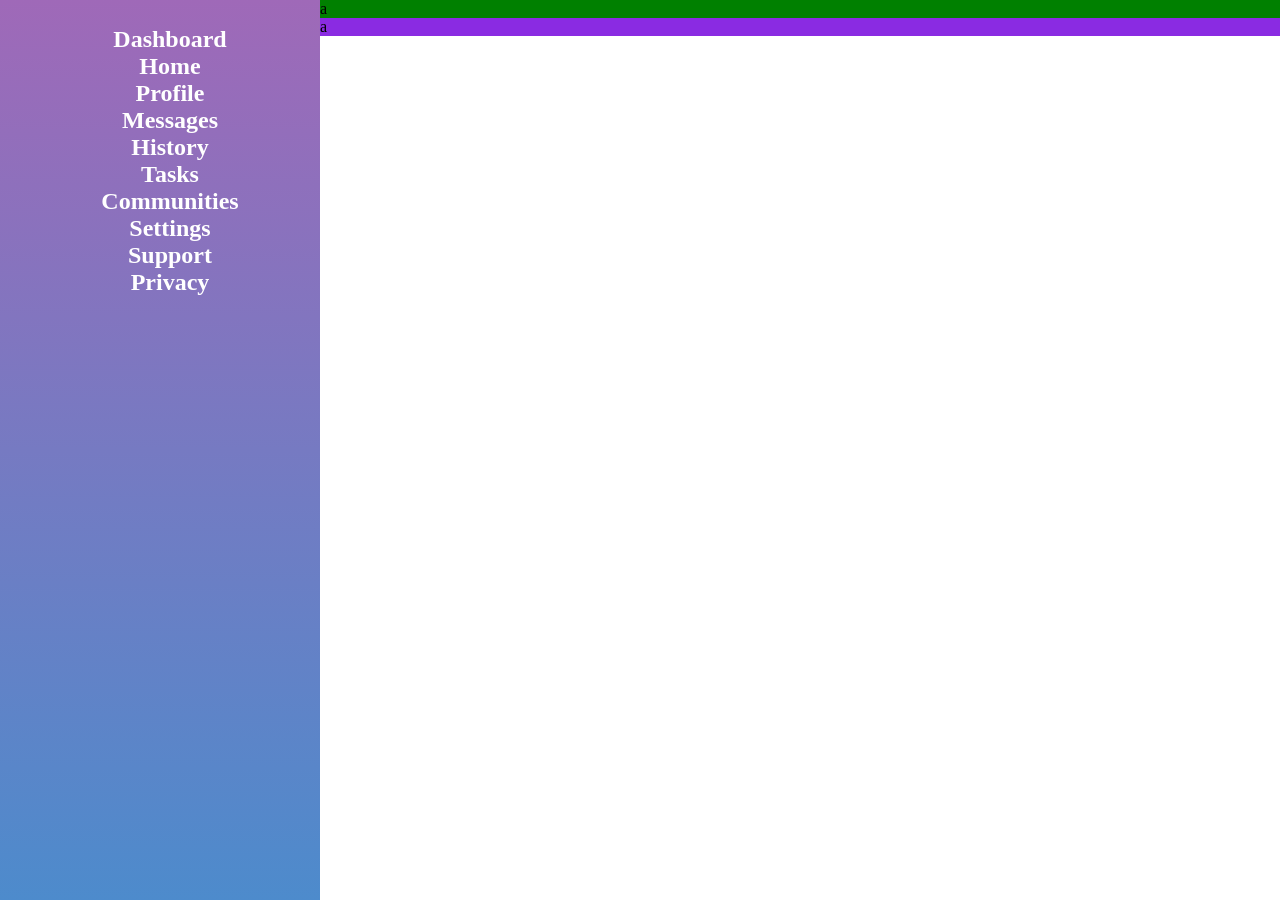
==== 003_html&css/LAB4/index.html @ 02a3d906 "start dashboard task" ====
<!DOCTYPE html>
<html lang="en">
<head>
    <meta charset="UTF-8">
    <meta name="viewport" content="width=device-width, initial-scale=1.0">
    <title>Dashboard</title>
    <link rel="stylesheet" href="index.css">
    <style>
        a{
            text-decoration: none;
            color: white;
        }
        aside{
            padding: 26px 40px;
        }
        .logo{
            display: flex;
            justify-content: center;
            align-items: center;
            gap: 20px;
            font-weight: bold; 
            font-size: 24px;
            
            
        }
    </style>
</head>
<body>
    <aside>
        <div class="logo">
        <a href="#"><img src="day 4 task icons/Logo.svg" alt=""></a>
        <a href="#">Dashboard</a>
    </div>
    <div class="logo">
        <a href="#"><img src="day 4 task icons/icon-home.svg" alt=""></a>
        <a href="#">Home</a>
    </div>
    <div class="logo">
        <a href="#"><img src="day 4 task icons/icon-home.svg" alt=""></a>
        <a href="#">Profile</a>
    </div>
    <div class="logo">
        <a href="#"><img src="day 4 task icons/icon-home.svg" alt=""></a>
        <a href="#">Messages</a>
    </div>
    <div class="logo">
        <a href="#"><img src="day 4 task icons/icon-home.svg" alt=""></a>
        <a href="#">History</a>
    </div>
    <div class="logo">
        <a href="#"><img src="day 4 task icons/icon-home.svg" alt=""></a>
        <a href="#">Tasks</a>
    </div>
    <div class="logo">
        <a href="#"><img src="day 4 task icons/icon-home.svg" alt=""></a>
        <a href="#">Communities</a>
    </div>
    <div class="logo">
        <a href="#"><img src="day 4 task icons/icon-home.svg" alt=""></a>
        <a href="#">Settings</a>
    </div>
    <div class="logo">
        <a href="#"><img src="day 4 task icons/icon-home.svg" alt=""></a>
        <a href="#">Support</a>
    </div>
    <div class="logo">
        <a href="#"><img src="day 4 task icons/icon-home.svg" alt=""></a>
        <a href="#">Privacy</a>
    </div>
</aside>
    
    <div>
        <header>a</header>
        <main>a</main>
    </div>
    
</body>
</html>
---- 003_html&css/LAB4/index.css ----
* {
    padding: 0; 
    margin: 0;
    box-sizing: border-box;
}
body{
    display: grid;
    grid-template-columns: 1fr 3fr;
    
}

aside {
    background:linear-gradient(to bottom,#9F69B8,#4D8BCC);
    height: 100vh;
    
}

main{
    background-color: blueviolet;
}
header{
    background-color: green;
}
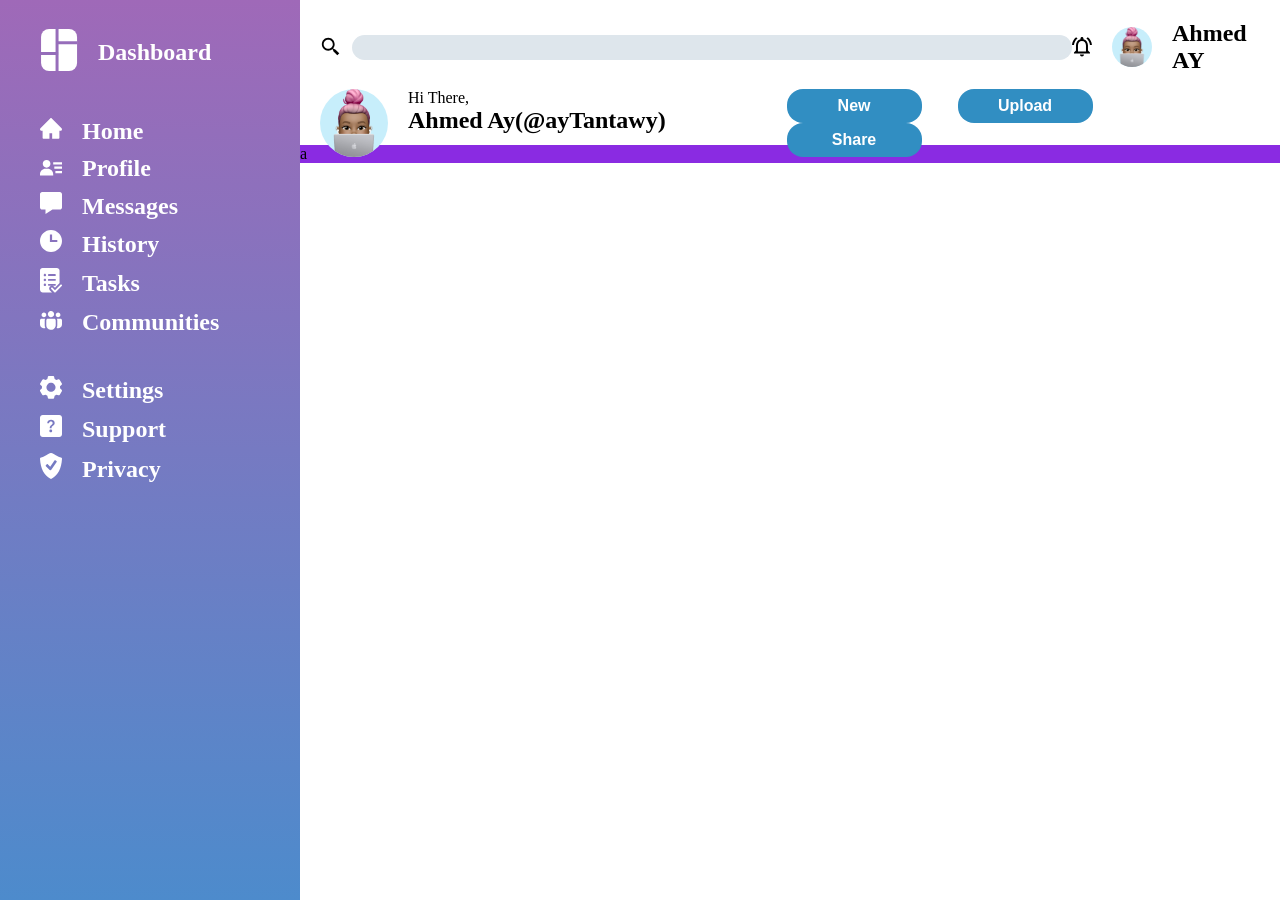
==== commit 01a7b5c6: "done the header section of dashboard" ====
--- a/003_html&css/LAB4/index.html
+++ b/003_html&css/LAB4/index.html
@@ -1,78 +1,89 @@
-<!DOCTYPE html>
+<!doctype html>
 <html lang="en">
-<head>
-    <meta charset="UTF-8">
-    <meta name="viewport" content="width=device-width, initial-scale=1.0">
+  <head>
+    <meta charset="UTF-8" />
+    <meta name="viewport" content="width=device-width, initial-scale=1.0" />
     <title>Dashboard</title>
-    <link rel="stylesheet" href="index.css">
-    <style>
-        a{
-            text-decoration: none;
-            color: white;
-        }
-        aside{
-            padding: 26px 40px;
-        }
-        .logo{
-            display: flex;
-            justify-content: center;
-            align-items: center;
-            gap: 20px;
-            font-weight: bold; 
-            font-size: 24px;
-            
-            
-        }
-    </style>
-</head>
-<body>
+    <link rel="stylesheet" href="index.css" />
+    
+  </head>
+  <body>
     <aside>
-        <div class="logo">
-        <a href="#"><img src="day 4 task icons/Logo.svg" alt=""></a>
+      <div class="logo">
+        <a href="#"><img src="icons/Logo.svg" alt="" /></a>
         <a href="#">Dashboard</a>
+      </div>
+      <ul>
+        <li class="logo">
+          <a href="#"><img src="icons/icon-home.svg" alt="" /></a>
+          <a href="#">Home</a>
+        </li>
+        <li class="logo">
+          <a href="#"><img src="icons/logo-usr.svg" alt="" /></a>
+          <a href="#">Profile</a>
+        </li>
+        <li class="logo">
+          <a href="#"><img src="icons/icon-msg.svg" alt="" /></a>
+          <a href="#">Messages</a>
+        </li>
+        <li class="logo">
+          <a href="#"><img src="icons/icon-history.svg" alt="" /></a>
+          <a href="#">History</a>
+        </li>
+        <li class="logo">
+          <a href="#"><img src="icons/icon-tasks.svg" alt="" /></a>
+          <a href="#">Tasks</a>
+        </li>
+        <li class="logo">
+          <a href="#"><img src="icons/icon-communities.svg" alt="" /></a>
+          <a href="#">Communities</a>
+        </li>
+      </ul>
+      <ul>
+        <li class="logo">
+          <a href="#"><img src="icons/icon-setting.svg" alt="" /></a>
+          <a href="#">Settings</a>
+        </li>
+        <li class="logo">
+          <a href="#"><img src="icons/icon-support.svg" alt="" /></a>
+          <a href="#">Support</a>
+        </li>
+        <li class="logo">
+          <a href="#"><img src="icons/icon-privacy.svg" alt="" /></a>
+          <a href="#">Privacy</a>
+        </li>
+      </ul>
+    </aside>
+
+    <div>
+      <header>
+        <div class="header-line1">
+          <div class="search">
+            <img src="icons/icon-search.svg" alt="search icon" />
+            <input type="text" />
+          </div>
+          <div class="notifi">
+            <img src="icons/Vector.svg" alt="notification" />
+            <img src="icons/logo-usr-mini.svg" alt="usr-img" />
+            <h2>Ahmed AY</h2>
+          </div>
+        </div>
+        <div class="header-line2">
+          <div class="usr-data">
+            <img src="icons/logo-usr-main.svg" alt="usr-img" />
+            <div class="intro">
+              <p>Hi There,</p>
+              <h2>Ahmed Ay(@ayTantawy)</h2>
+            </div>
+          </div>
+          <div class="buttons">
+            <button class="header-buttons">New</button>
+            <button class="header-buttons">Upload</button>
+            <button class="header-buttons">Share</button>
+          </div>
+        </div>
+      </header>
+      <main>a</main>
     </div>
-    <div class="logo">
-        <a href="#"><img src="day 4 task icons/icon-home.svg" alt=""></a>
-        <a href="#">Home</a>
-    </div>
-    <div class="logo">
-        <a href="#"><img src="day 4 task icons/icon-home.svg" alt=""></a>
-        <a href="#">Profile</a>
-    </div>
-    <div class="logo">
-        <a href="#"><img src="day 4 task icons/icon-home.svg" alt=""></a>
-        <a href="#">Messages</a>
-    </div>
-    <div class="logo">
-        <a href="#"><img src="day 4 task icons/icon-home.svg" alt=""></a>
-        <a href="#">History</a>
-    </div>
-    <div class="logo">
-        <a href="#"><img src="day 4 task icons/icon-home.svg" alt=""></a>
-        <a href="#">Tasks</a>
-    </div>
-    <div class="logo">
-        <a href="#"><img src="day 4 task icons/icon-home.svg" alt=""></a>
-        <a href="#">Communities</a>
-    </div>
-    <div class="logo">
-        <a href="#"><img src="day 4 task icons/icon-home.svg" alt=""></a>
-        <a href="#">Settings</a>
-    </div>
-    <div class="logo">
-        <a href="#"><img src="day 4 task icons/icon-home.svg" alt=""></a>
-        <a href="#">Support</a>
-    </div>
-    <div class="logo">
-        <a href="#"><img src="day 4 task icons/icon-home.svg" alt=""></a>
-        <a href="#">Privacy</a>
-    </div>
-</aside>
-    
-    <div>
-        <header>a</header>
-        <main>a</main>
-    </div>
-    
-</body>
-</html>+  </body>
+</html>
--- a/003_html&css/LAB4/index.css
+++ b/003_html&css/LAB4/index.css
@@ -1,23 +1,100 @@
 * {
-    padding: 0; 
-    margin: 0;
-    box-sizing: border-box;
+  padding: 0;
+  margin: 0;
+  box-sizing: border-box;
 }
-body{
-    display: grid;
-    grid-template-columns: 1fr 3fr;
-    
+a {
+  text-decoration: none;
+  color: white;
+}
+body {
+  display: grid;
+  grid-template-columns: minmax(150px, 300px) 1fr;
 }
 
 aside {
-    background:linear-gradient(to bottom,#9F69B8,#4D8BCC);
-    height: 100vh;
-    
+  background: linear-gradient(to bottom, #9f69b8, #4d8bcc);
+  height: 100vh;
+  /* grid-column: 1/2; */
+  padding: 26px 40px;
 }
 
-main{
-    background-color: blueviolet;
+main {
+  background-color: blueviolet;
 }
-header{
-    background-color: green;
-}+header {
+  background-color: white;
+  grid-column: 2/3;
+  height: 145px;
+}
+
+.logo {
+  display: flex;
+  align-items: center;
+  gap: 20px;
+  font-weight: bold;
+  font-size: 24px;
+}
+ul {
+  list-style: none;
+  margin-top: 40px;
+}
+li:not(:last-child) {
+  margin-bottom: 10px;
+}
+header {
+        display: flex;
+        align-items: center;
+        /* flex-wrap: wrap; */
+        padding: 20px;
+        flex-direction: column;
+        gap: 15px;
+      }
+      .notifi,
+      .search {
+        display: flex;
+        align-items: center;
+        justify-content: center;
+      }
+      .notifi {
+        gap: 20px;
+      }
+      .search {
+        gap: 10px;
+      }
+      input {
+        width: 720px;
+        border-radius: 16px;
+        height: 25px;
+        border: none;
+        background-color: #dee6ec;
+        padding: 0px 8px;
+      }
+      .header-line1,.header-line2 {
+        display: flex;
+        justify-content: space-between;
+        align-items: space-between;
+        width: 100%;
+      }
+      .usr-data {
+        display: flex;
+        gap: 20px;
+        width: 50%;
+      }
+      .buttons button {
+        width: 135px;
+        height: 35;
+        background-color: #318EC2;
+        color: white;
+        padding: 8px 0;
+        text-align: center;
+        border: none;
+        border-radius: 16px;
+        font-size: 16px;
+        font-weight: bold;
+      }
+      .buttons button:not(:last-child){
+        margin-right: 32px;
+      }
+
+
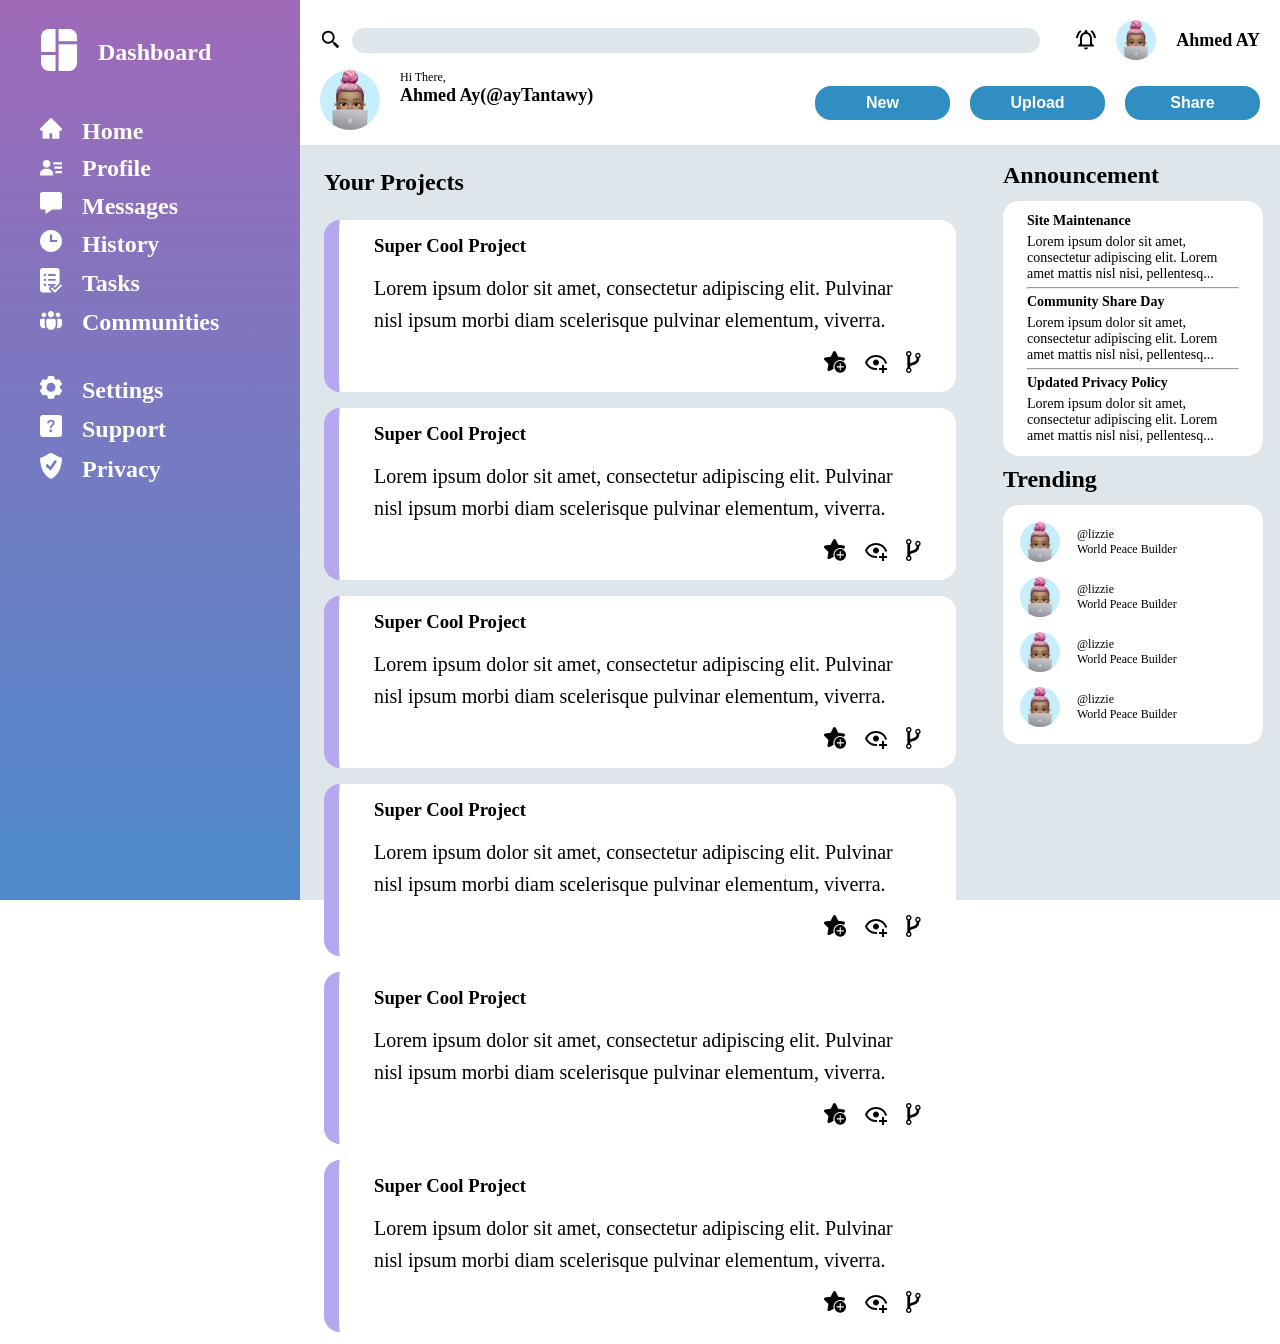
==== commit f7c6ee30: "add LAB4 updates in html&css and  some labs of programming course" ====
--- a/003_html&css/LAB4/index.html
+++ b/003_html&css/LAB4/index.html
@@ -5,7 +5,9 @@
     <meta name="viewport" content="width=device-width, initial-scale=1.0" />
     <title>Dashboard</title>
     <link rel="stylesheet" href="index.css" />
-    
+    <style>
+      
+    </style>
   </head>
   <body>
     <aside>
@@ -83,7 +85,148 @@
           </div>
         </div>
       </header>
-      <main>a</main>
+      <main>
+        <section class="projects">
+          <h2>Your Projects</h2>
+          <div class="cards">
+            <article>
+              <h3>Super Cool Project</h3>
+              <p>
+                Lorem ipsum dolor sit amet, consectetur adipiscing elit.
+                Pulvinar nisl ipsum morbi diam scelerisque pulvinar elementum,
+                viverra.
+              </p>
+              <div class="icons">
+                <img src="icons/article/icon-star.svg" alt="star" />
+                <img src="icons/article/icon-watch.svg" alt="watch" />
+                <img src="icons/article/icon-fork-code.svg" alt="fork" />
+              </div>
+            </article>
+            <article>
+              <h3>Super Cool Project</h3>
+              <p>
+                Lorem ipsum dolor sit amet, consectetur adipiscing elit.
+                Pulvinar nisl ipsum morbi diam scelerisque pulvinar elementum,
+                viverra.
+              </p>
+              <div class="icons">
+                <img src="icons/article/icon-star.svg" alt="star" />
+                <img src="icons/article/icon-watch.svg" alt="watch" />
+                <img src="icons/article/icon-fork-code.svg" alt="fork" />
+              </div>
+            </article>
+            <article>
+              <h3>Super Cool Project</h3>
+              <p>
+                Lorem ipsum dolor sit amet, consectetur adipiscing elit.
+                Pulvinar nisl ipsum morbi diam scelerisque pulvinar elementum,
+                viverra.
+              </p>
+              <div class="icons">
+                <img src="icons/article/icon-star.svg" alt="star" />
+                <img src="icons/article/icon-watch.svg" alt="watch" />
+                <img src="icons/article/icon-fork-code.svg" alt="fork" />
+              </div>
+            </article>
+            <article>
+              <h3>Super Cool Project</h3>
+              <p>
+                Lorem ipsum dolor sit amet, consectetur adipiscing elit.
+                Pulvinar nisl ipsum morbi diam scelerisque pulvinar elementum,
+                viverra.
+              </p>
+              <div class="icons">
+                <img src="icons/article/icon-star.svg" alt="star" />
+                <img src="icons/article/icon-watch.svg" alt="watch" />
+                <img src="icons/article/icon-fork-code.svg" alt="fork" />
+              </div>
+            </article>
+            <article>
+              <h3>Super Cool Project</h3>
+              <p>
+                Lorem ipsum dolor sit amet, consectetur adipiscing elit.
+                Pulvinar nisl ipsum morbi diam scelerisque pulvinar elementum,
+                viverra.
+              </p>
+              <div class="icons">
+                <img src="icons/article/icon-star.svg" alt="star" />
+                <img src="icons/article/icon-watch.svg" alt="watch" />
+                <img src="icons/article/icon-fork-code.svg" alt="fork" />
+              </div>
+            </article>
+            <article>
+              <h3>Super Cool Project</h3>
+              <p>
+                Lorem ipsum dolor sit amet, consectetur adipiscing elit.
+                Pulvinar nisl ipsum morbi diam scelerisque pulvinar elementum,
+                viverra.
+              </p>
+              <div class="icons">
+                <img src="icons/article/icon-star.svg" alt="star" />
+                <img src="icons/article/icon-watch.svg" alt="watch" />
+                <img src="icons/article/icon-fork-code.svg" alt="fork" />
+              </div>
+            </article>
+          </div>
+        </section>
+        <section class="sidebar">
+          <div class="announcement">
+            <h2>Announcement</h2>
+            <article>
+              <h3>Site Maintenance</h3>
+              <p>
+                Lorem ipsum dolor sit amet, consectetur adipiscing elit. Lorem
+                amet mattis nisl nisi, pellentesq...
+              </p>
+              <hr />
+              <h3>Community Share Day</h3>
+              <p>
+                Lorem ipsum dolor sit amet, consectetur adipiscing elit. Lorem
+                amet mattis nisl nisi, pellentesq...
+              </p>
+              <hr />
+              <h3>Updated Privacy Policy</h3>
+              <p>
+                Lorem ipsum dolor sit amet, consectetur adipiscing elit. Lorem
+                amet mattis nisl nisi, pellentesq...
+              </p>
+            </article>
+          </div>
+          <div class="trending">
+            <h2>Trending</h2>
+            <article>
+              <div class="sidebar-trending-usrs">
+                <img src="icons/logo-usr-mini.svg" alt="logo" />
+                <div>
+                  <p>@lizzie</p>
+                  <p>World Peace Builder</p>
+                </div>
+              </div>
+              <div class="sidebar-trending-usrs">
+                <img src="icons/logo-usr-mini.svg" alt="logo" />
+                <div>
+                  <p>@lizzie</p>
+                  <p>World Peace Builder</p>
+                </div>
+              </div>
+              <div class="sidebar-trending-usrs">
+                <img src="icons/logo-usr-mini.svg" alt="logo" />
+                <div>
+                  <p>@lizzie</p>
+                  <p>World Peace Builder</p>
+                </div>
+              </div>
+              <div class="sidebar-trending-usrs">
+                <img src="icons/logo-usr-mini.svg" alt="logo" />
+                <div>
+                  <p>@lizzie</p>
+                  <p>World Peace Builder</p>
+                </div>
+              </div>
+            </article>
+          </div>
+        </section>
+      </main>
     </div>
   </body>
 </html>
--- a/003_html&css/LAB4/index.css
+++ b/003_html&css/LAB4/index.css
@@ -9,18 +9,24 @@
 }
 body {
   display: grid;
-  grid-template-columns: minmax(150px, 300px) 1fr;
+  grid-template-columns: 300px 1fr;
 }
 
 aside {
   background: linear-gradient(to bottom, #9f69b8, #4d8bcc);
   height: 100vh;
-  /* grid-column: 1/2; */
+  grid-column: 1/2;
   padding: 26px 40px;
 }
 
 main {
-  background-color: blueviolet;
+  background-color: #dee6ec;
+  height: calc(100vh - 145px);
+  display: grid;
+  grid-template-columns: 3fr auto;
+  grid-template-rows: 1fr 1fr;
+  grid-column-gap: 30px;
+  padding: 12px;
 }
 header {
   background-color: white;
@@ -43,58 +49,152 @@
   margin-bottom: 10px;
 }
 header {
-        display: flex;
-        align-items: center;
-        /* flex-wrap: wrap; */
-        padding: 20px;
-        flex-direction: column;
-        gap: 15px;
-      }
-      .notifi,
-      .search {
-        display: flex;
-        align-items: center;
-        justify-content: center;
-      }
-      .notifi {
-        gap: 20px;
-      }
-      .search {
-        gap: 10px;
-      }
-      input {
-        width: 720px;
-        border-radius: 16px;
-        height: 25px;
-        border: none;
-        background-color: #dee6ec;
-        padding: 0px 8px;
-      }
-      .header-line1,.header-line2 {
-        display: flex;
-        justify-content: space-between;
-        align-items: space-between;
-        width: 100%;
-      }
-      .usr-data {
-        display: flex;
-        gap: 20px;
-        width: 50%;
-      }
-      .buttons button {
-        width: 135px;
-        height: 35;
-        background-color: #318EC2;
-        color: white;
-        padding: 8px 0;
-        text-align: center;
-        border: none;
-        border-radius: 16px;
-        font-size: 16px;
-        font-weight: bold;
-      }
-      .buttons button:not(:last-child){
-        margin-right: 32px;
-      }
-
-
+  display: flex;
+  align-items: center;
+  /* flex-wrap: wrap; */
+  padding: 20px;
+  flex-direction: column;
+  gap: 10px;
+}
+.notifi,
+.search {
+  display: flex;
+  align-items: center;
+  justify-content: center;
+}
+.notifi {
+  gap: 20px;
+}
+.search {
+  gap: 10px;
+  flex-grow: 1;
+  max-width: 720px;
+}
+input {
+  max-width: 720px;
+  border-radius: 16px;
+  height: 25px;
+  border: none;
+  background-color: #dee6ec;
+  padding: 0px 8px;
+  flex-grow: 1;
+}
+.header-line1,
+.header-line2 {
+  display: flex;
+  justify-content: space-between;
+  width: 100%;
+  gap: 30px;
+}
+.usr-data {
+  display: flex;
+  gap: 20px;
+  flex-shrink: 2;
+}
+.buttons {
+  display: flex;
+  justify-content: center;
+  align-items: center;
+  gap: 20px;
+  /* flex-grow: 1; */
+}
+.buttons button {
+  width: 135px;
+  height: 35;
+  background-color: #318ec2;
+  color: white;
+  padding: 8px 0;
+  text-align: center;
+  border: none;
+  border-radius: 16px;
+  font-size: 16px;
+  font-weight: bold;
+  margin-top: 5px;
+}
+/* .buttons button:not(:last-child){
+        margin-right: 32px; */
+
+h2 {
+  font-size: 18px;
+}
+p {
+  font-size: 12px;
+}
+
+article {
+  display: flex;
+  flex-direction: column;
+  align-items: flex-start;
+  width: 370px;
+  background-color: white;
+  border-radius: 16px;
+  padding: 15px 35px;
+
+  gap: 15px;
+  /* margin-left: 50px; */
+}
+.sidebar article {
+  padding: 12px;
+  gap: 5px;
+}
+.sidebar article {
+  width: 260px;
+}
+.sidebar h3 {
+  font-size: 14px;
+}
+.sidebar h2 {
+  margin-bottom: 12px;
+}
+.projects {
+  padding: 12px 12px;
+}
+.projects h2 {
+  margin-bottom: 24px;
+}
+.projects article {
+  border-left: 15px solid #b5a8f0;
+}
+.projects article p {
+  line-height: 1.6;
+  font-size: 20px;
+}
+.icons {
+  align-self: flex-end;
+}
+.icons img:not(:last-child) {
+  margin-right: 15px;
+}
+section h2 {
+  font-size: 24px;
+}
+.sidebar-trending-usrs {
+  display: flex;
+  gap: 12px;
+  align-items: center;
+}
+
+.cards {
+  display: grid;
+  grid-template-columns: repeat(auto-fill, minmax(min(100%, 500px), 1fr));
+
+  row-gap: 50px;
+  gap: 16px;
+}
+.cards article {
+  /* width: 500px; */
+  width: auto;
+}
+.sidebar div {
+  padding: 5px;
+}
+.announcement p,
+.announcement h3 {
+  font-size: 14px;
+}
+hr {
+  width: 100%;
+}
+.announcement article {
+  padding: 12px 24px;
+}
